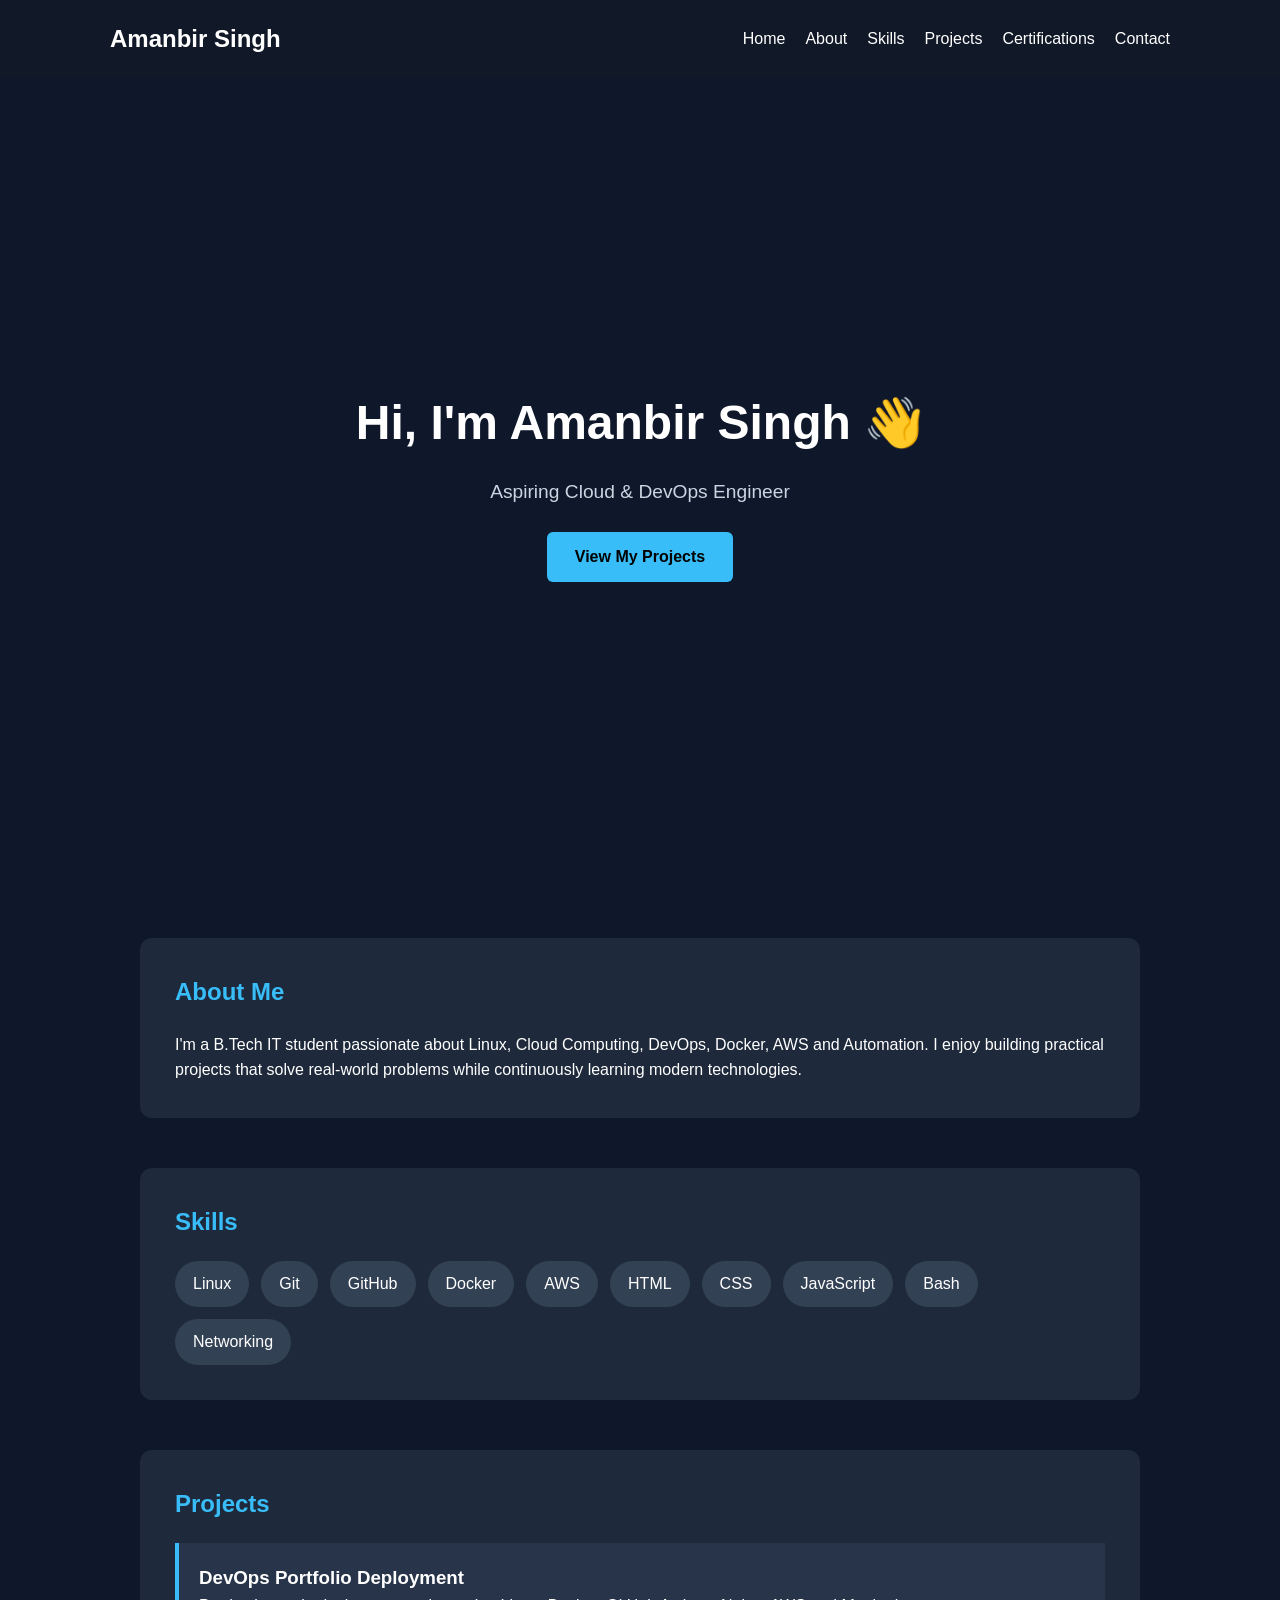
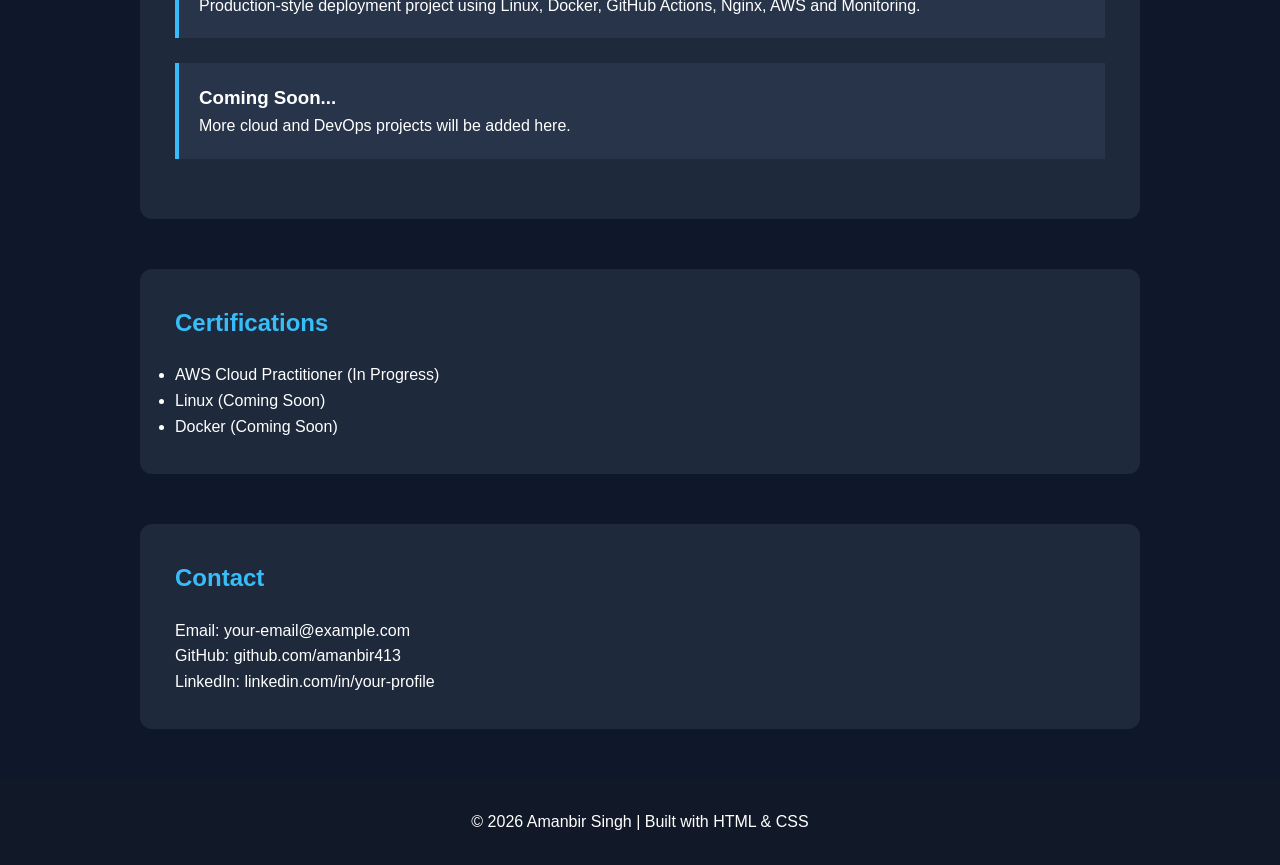
==== index.html @ a09acc6e "added html,cssand js files" ====
<!DOCTYPE html>
<html lang="en">
<head>
    <meta charset="UTF-8">
    <meta name="viewport" content="width=device-width, initial-scale=1.0">
    <title>Amanbir Singh | Portfolio</title>
    <link rel="stylesheet" href="style.css">
</head>
<body>

<header>
    <nav>
        <h2>Amanbir Singh</h2>
        <ul>
            <li><a href="#home">Home</a></li>
            <li><a href="#about">About</a></li>
            <li><a href="#skills">Skills</a></li>
            <li><a href="#projects">Projects</a></li>
            <li><a href="#certifications">Certifications</a></li>
            <li><a href="#contact">Contact</a></li>
        </ul>
    </nav>
</header>

<section id="home" class="hero">
    <h1>Hi, I'm Amanbir Singh 👋</h1>
    <p>Aspiring Cloud & DevOps Engineer</p>
    <a href="#projects" class="btn">View My Projects</a>
</section>

<section id="about" class="card">
    <h2>About Me</h2>
    <p>
        I'm a B.Tech IT student passionate about Linux, Cloud Computing,
        DevOps, Docker, AWS and Automation. I enjoy building practical
        projects that solve real-world problems while continuously learning
        modern technologies.
    </p>
</section>

<section id="skills" class="card">
    <h2>Skills</h2>

    <div class="skills">
        <span>Linux</span>
        <span>Git</span>
        <span>GitHub</span>
        <span>Docker</span>
        <span>AWS</span>
        <span>HTML</span>
        <span>CSS</span>
        <span>JavaScript</span>
        <span>Bash</span>
        <span>Networking</span>
    </div>
</section>

<section id="projects" class="card">
    <h2>Projects</h2>

    <div class="project">
        <h3>DevOps Portfolio Deployment</h3>
        <p>
            Production-style deployment project using Linux, Docker,
            GitHub Actions, Nginx, AWS and Monitoring.
        </p>
    </div>

    <div class="project">
        <h3>Coming Soon...</h3>
        <p>More cloud and DevOps projects will be added here.</p>
    </div>

</section>

<section id="certifications" class="card">
    <h2>Certifications</h2>

    <ul>
        <li>AWS Cloud Practitioner (In Progress)</li>
        <li>Linux (Coming Soon)</li>
        <li>Docker (Coming Soon)</li>
    </ul>

</section>

<section id="contact" class="card">
    <h2>Contact</h2>

    <p>Email: your-email@example.com</p>
    <p>GitHub: github.com/amanbir413</p>
    <p>LinkedIn: linkedin.com/in/your-profile</p>

</section>

<footer>
    <p>© 2026 Amanbir Singh | Built with HTML & CSS</p>
</footer>

</body>
</html>
---- style.css ----
*{
    margin:0;
    padding:0;
    box-sizing:border-box;
    font-family:Arial, Helvetica, sans-serif;
}

html{
    scroll-behavior:smooth;
}

body{
    background:#0f172a;
    color:#fff;
    line-height:1.6;
}

header{
    background:#111827;
    position:sticky;
    top:0;
    z-index:100;
}

nav{
    max-width:1100px;
    margin:auto;
    display:flex;
    justify-content:space-between;
    align-items:center;
    padding:20px;
}

nav ul{
    display:flex;
    list-style:none;
    gap:20px;
}

nav a{
    color:white;
    text-decoration:none;
    transition:.3s;
}

nav a:hover{
    color:#38bdf8;
}

.hero{
    min-height:90vh;
    display:flex;
    flex-direction:column;
    justify-content:center;
    align-items:center;
    text-align:center;
    padding:20px;
}

.hero h1{
    font-size:3rem;
    margin-bottom:15px;
}

.hero p{
    font-size:1.2rem;
    color:#cbd5e1;
}

.btn{
    margin-top:25px;
    display:inline-block;
    background:#38bdf8;
    color:black;
    padding:12px 28px;
    border-radius:6px;
    text-decoration:none;
    font-weight:bold;
}

.btn:hover{
    background:#0ea5e9;
}

.card{
    max-width:1000px;
    margin:50px auto;
    background:#1e293b;
    padding:35px;
    border-radius:12px;
}

.card h2{
    margin-bottom:20px;
    color:#38bdf8;
}

.skills{
    display:flex;
    flex-wrap:wrap;
    gap:12px;
}

.skills span{
    background:#334155;
    padding:10px 18px;
    border-radius:30px;
}

.project{
    margin-bottom:25px;
    padding:20px;
    border-left:4px solid #38bdf8;
    background:#273449;
}

footer{
    text-align:center;
    padding:30px;
    background:#111827;
    margin-top:40px;
}

@media(max-width:768px){

    nav{
        flex-direction:column;
    }

    nav ul{
        flex-wrap:wrap;
        justify-content:center;
        margin-top:15px;
    }

    .hero h1{
        font-size:2.2rem;
    }

}
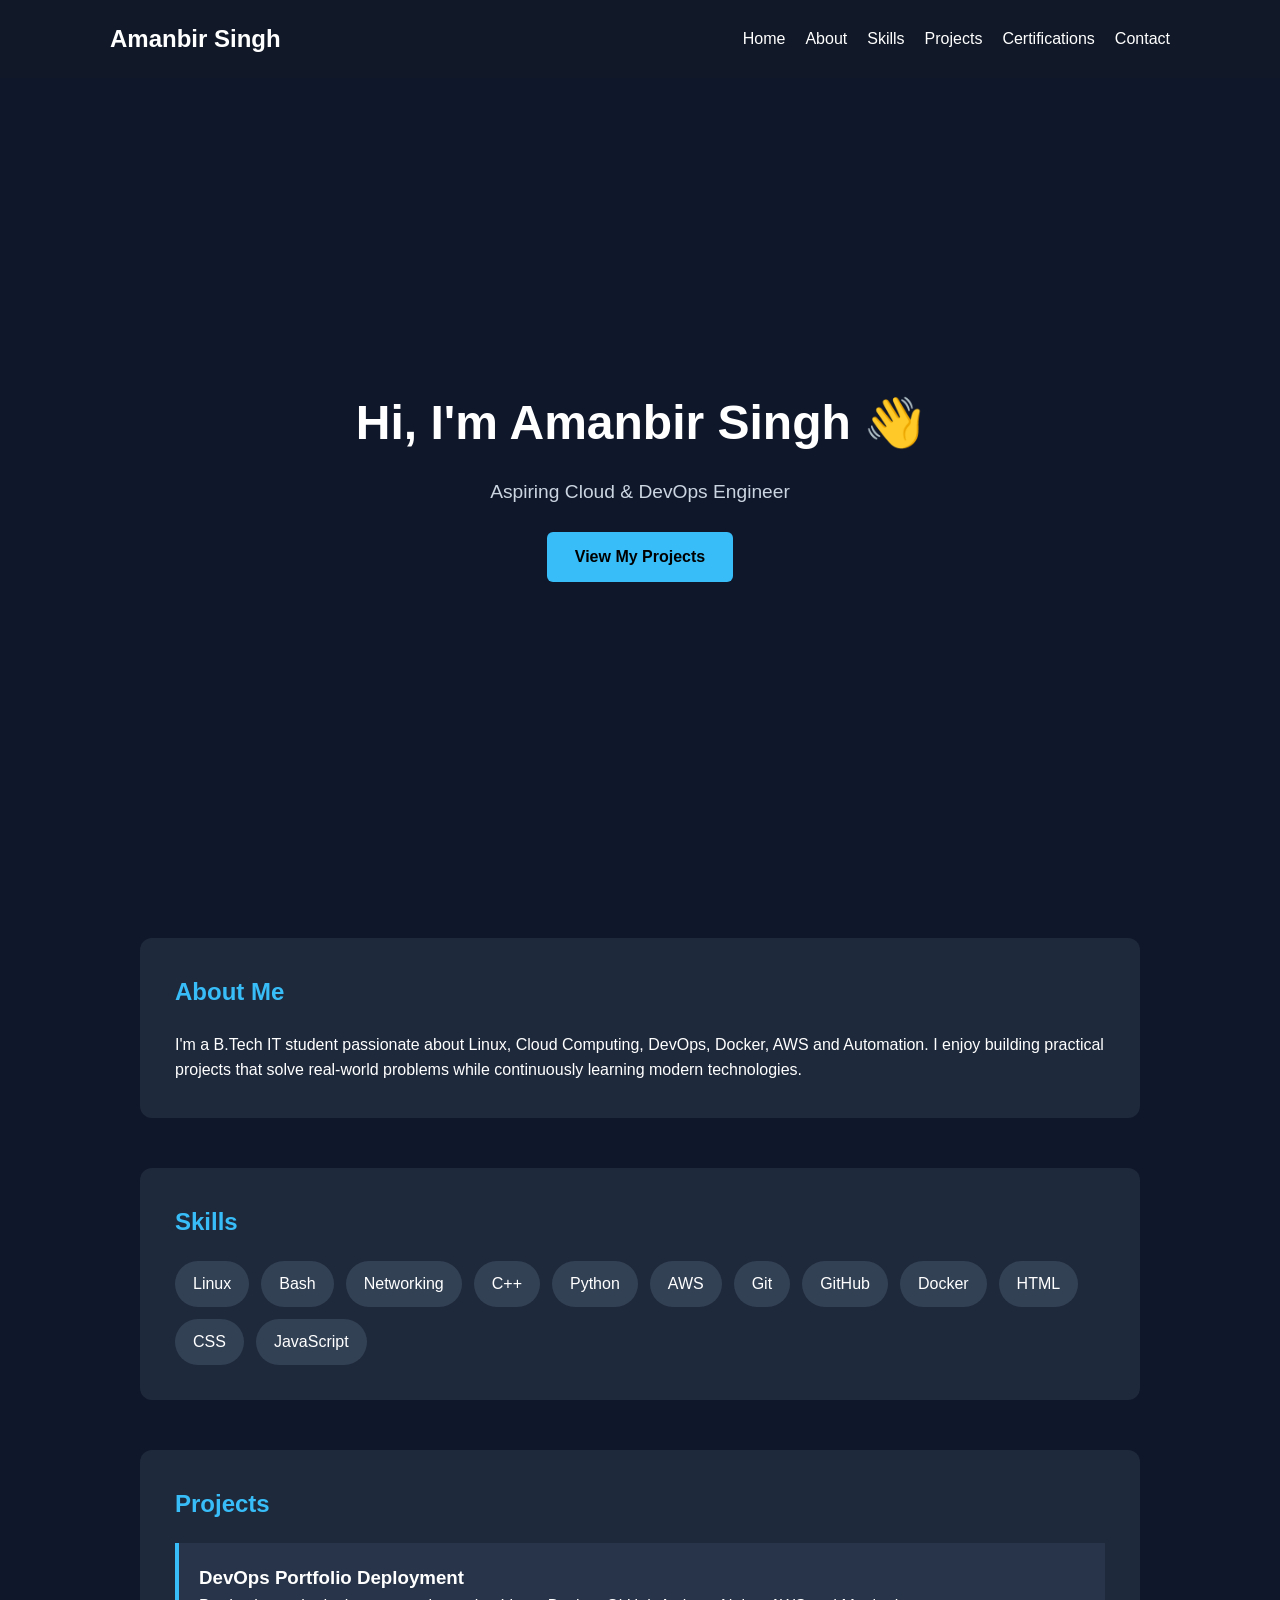
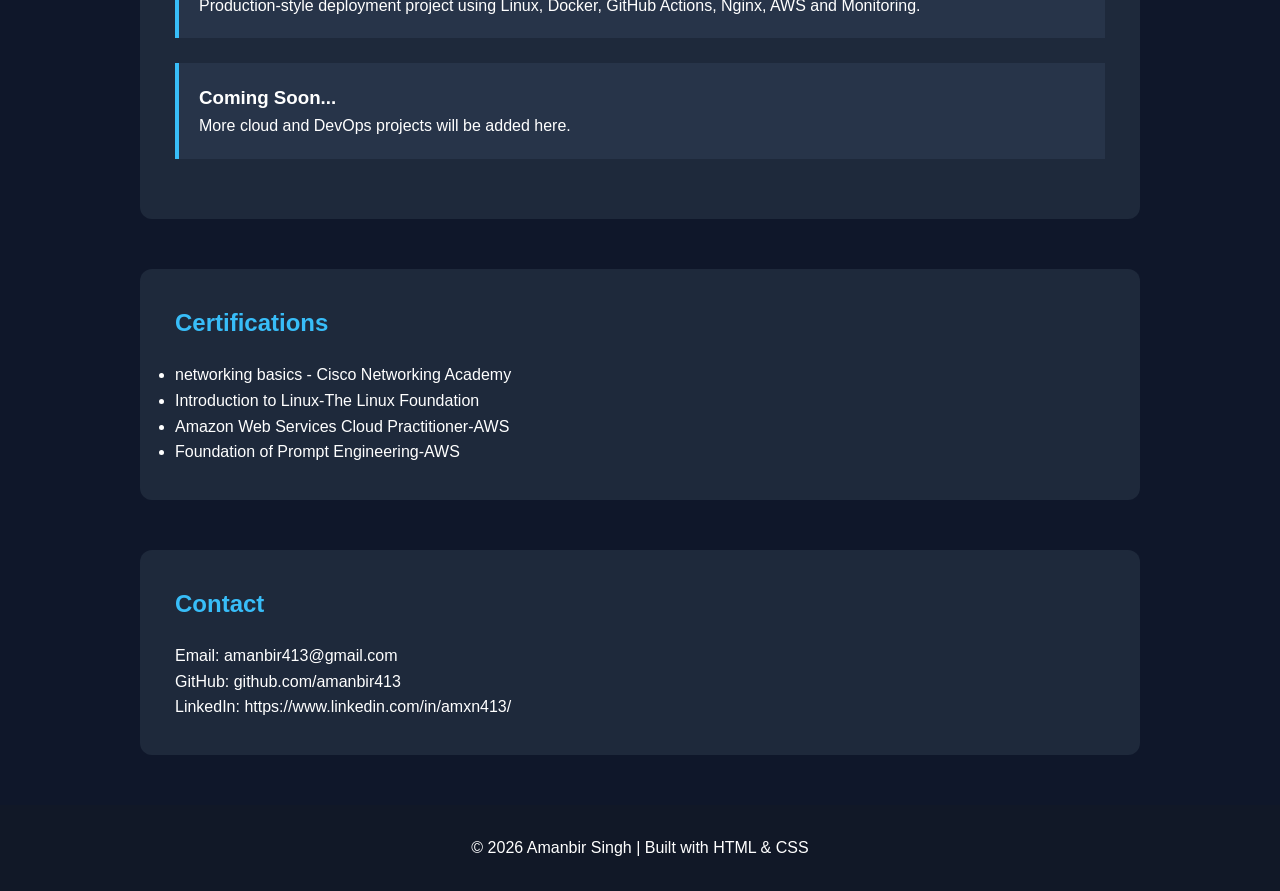
==== commit 00753e99: "final change- website finalized" ====
--- a/index.html
+++ b/index.html
@@ -43,15 +43,17 @@
 
     <div class="skills">
         <span>Linux</span>
+        <span>Bash</span>
+        <span>Networking</span>
+        <span>C++</span>
+        <span>Python</span>
+        <span>AWS</span>
         <span>Git</span>
         <span>GitHub</span>
         <span>Docker</span>
-        <span>AWS</span>
         <span>HTML</span>
         <span>CSS</span>
         <span>JavaScript</span>
-        <span>Bash</span>
-        <span>Networking</span>
     </div>
 </section>
 
@@ -77,9 +79,10 @@
     <h2>Certifications</h2>
 
     <ul>
-        <li>AWS Cloud Practitioner (In Progress)</li>
-        <li>Linux (Coming Soon)</li>
-        <li>Docker (Coming Soon)</li>
+        <li>networking basics - Cisco Networking Academy</li>
+        <li>Introduction to Linux-The Linux Foundation</li>
+        <li>Amazon Web Services Cloud Practitioner-AWS</li>
+        <li>Foundation of Prompt Engineering-AWS</li>
     </ul>
 
 </section>
@@ -87,9 +90,9 @@
 <section id="contact" class="card">
     <h2>Contact</h2>
 
-    <p>Email: your-email@example.com</p>
+    <p>Email: amanbir413@gmail.com</p>
     <p>GitHub: github.com/amanbir413</p>
-    <p>LinkedIn: linkedin.com/in/your-profile</p>
+    <p>LinkedIn: https://www.linkedin.com/in/amxn413/</p>
 
 </section>
 
